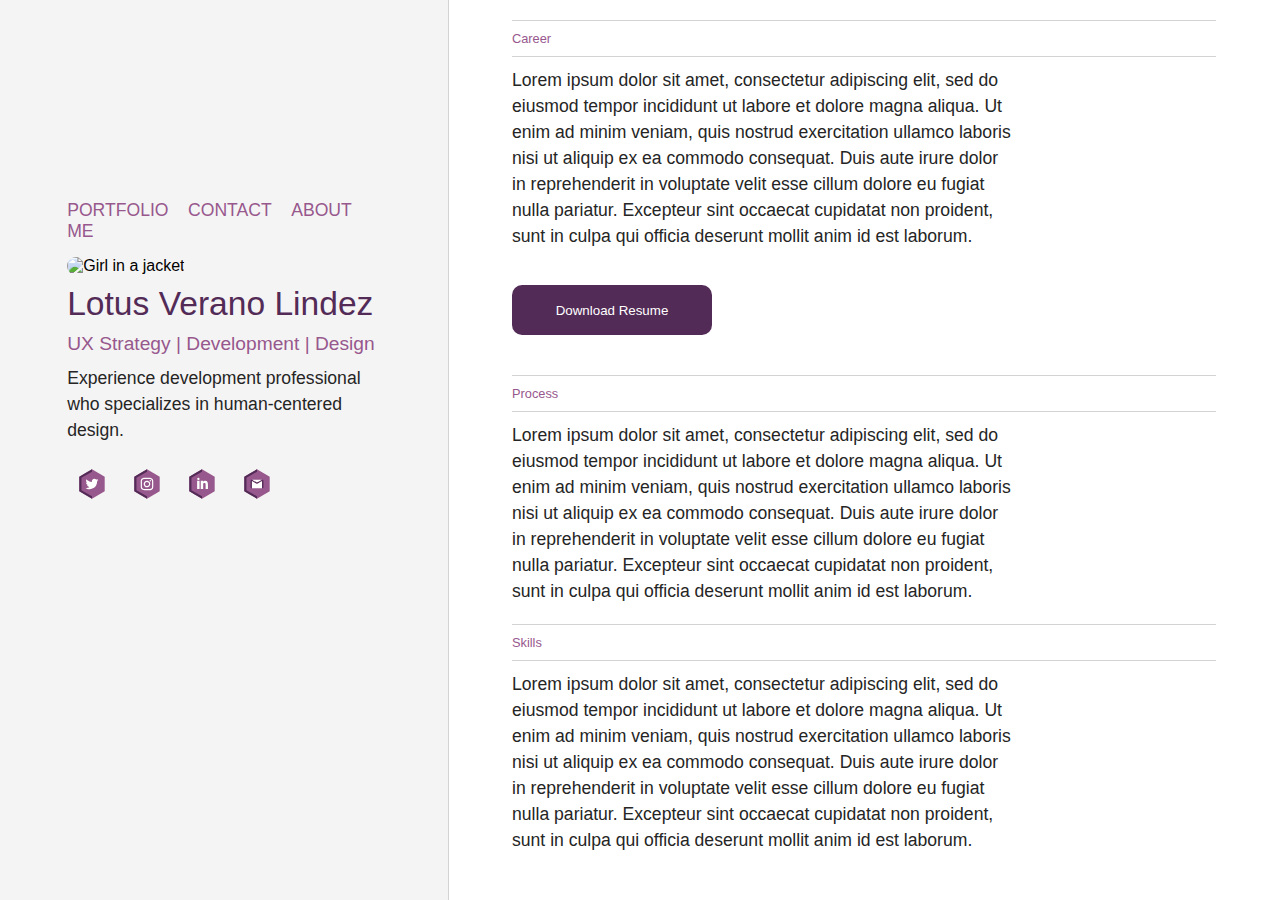
==== about-me.html @ 42b04c38 "allitems" ====
<!DOCTYPE html>
<html>
<head>
    <meta charset='utf-8'>
    <meta http-equiv='X-UA-Compatible' content='IE=edge'>
    <title>Page Title</title>
    <meta name='viewport' content='width=device-width, initial-scale=1'>
    <link rel='stylesheet' type='text/css' media='screen' href='style1.css'>
  
</head>
<body>
<!--site name and navigation-->
 <div id="left-panel">
    
 <div id="profile">
    
    <div id="nav">
                        <a id="portfolio" href="index.html">PORTFOLIO</a>
                        <a id="contact" href="contact.html">CONTACT</a>
                        <a id="about-me" href="about-me.html">ABOUT ME</a>
    </div>
    
    
    <img src="https://pbs.twimg.com/profile_images/1106536739437457409/QIjRmS9_.jpg" alt="Girl in a jacket" width="200" height="200">
               
    
    
    <h1> Lotus Verano Lindez </h1>
                
    <h2> UX Strategy | Development | Design</h2>
                
    <p> Experience development professional who specializes in human-centered design.
    </p>
    
    
            
    <div id="social-media">
        <a id="twitter" href="https://twitter.com/lotuxdesign?lang=en">
            <img src="assets\twitter.svg" alt="twitter icon" style="width:50px;height:50px;border:0;">
            </a>
            <a id="instagram" href="https://www.instagram.com/lotus_lvlup/?hl=en">
            <img src="assets\instagram.svg" alt="instagram icon" style="width:50px;height:50px;border:0;">
            </a>
            <a id="linkedin" href="https://www.linkedin.com/in/lotuslindez">
            <img src="assets\linkedin.svg" alt="linkedin icon" style="width:50px;height:50px;border:0;">
            </a>
            <a id="github" href="https://github.com/lotuslvl">
            <img src="assets\gmail.svg" alt="github icon" style="width:50px;height:50px;border:0;">
            </a>
            </div>
    
            </div>

        </div>

    <div id="right-panel">

    <div class="About-Me-Section">
    <div class="title"> <h3> Career </h3> </div>  
    <p>      
    Lorem ipsum dolor sit amet, consectetur adipiscing elit, sed do eiusmod
    tempor incididunt ut labore et dolore magna aliqua. Ut enim ad minim veniam, 
    quis nostrud exercitation ullamco laboris nisi ut aliquip ex ea
    commodo consequat. Duis aute irure dolor in reprehenderit in voluptate velit
    esse cillum dolore eu fugiat nulla pariatur. Excepteur sint occaecat cupidatat
    non proident, sunt in culpa qui officia deserunt mollit anim id est laborum.
    </p> 
    <button type="button"> Download Resume </button>
    </div> 

    <div class="About-Me-Section">
    <div class="title"> <h3> Process </h3> </div>  
    <p>      
    Lorem ipsum dolor sit amet, consectetur adipiscing elit, sed do eiusmod
    tempor incididunt ut labore et dolore magna aliqua. Ut enim ad minim veniam, 
    quis nostrud exercitation ullamco laboris nisi ut aliquip ex ea
    commodo consequat. Duis aute irure dolor in reprehenderit in voluptate velit
    esse cillum dolore eu fugiat nulla pariatur. Excepteur sint occaecat cupidatat
    non proident, sunt in culpa qui officia deserunt mollit anim id est laborum.
    </p> 
    </div> 
     

    <div class="About-Me-Section">
    <div class="title"> <h3> Skills </h3> </div>  
    <p>      
    Lorem ipsum dolor sit amet, consectetur adipiscing elit, sed do eiusmod
    tempor incididunt ut labore et dolore magna aliqua. Ut enim ad minim veniam, 
    quis nostrud exercitation ullamco laboris nisi ut aliquip ex ea
    commodo consequat. Duis aute irure dolor in reprehenderit in voluptate velit
    esse cillum dolore eu fugiat nulla pariatur. Excepteur sint occaecat cupidatat
    non proident, sunt in culpa qui officia deserunt mollit anim id est laborum.
    </p> 

    </div> 


















    













</div>    





    
</body>
</html>
---- style1.css ----
html, body, div, span, applet, object, iframe,
h1, h2, h3, h4, h5, h6, p, blockquote, pre,
a, abbr, acronym, address, big, cite, code,
del, dfn, em, img, ins, kbd, q, s, samp,
small, strike, strong, sub, sup, tt, var,
b, u, i, center,
dl, dt, dd, ol, ul, li,
fieldset, form, label, legend,
table, caption, tbody, tfoot, thead, tr, th, td,
article, aside, canvas, details, embed, 
figure, figcaption, footer, header, hgroup, 
menu, nav, output, ruby, section, summary,
time, mark, audio, video {
	margin: 0;
	padding: 0;
	border: 0;
	font-size: 100%;
	font: inherit;
	vertical-align: baseline;
}
/* HTML5 display-role reset for older browsers */
article, aside, details, figcaption, figure, 
footer, header, hgroup, menu, nav, section {
	display: block;
}


ol, ul {
	list-style: none;
}
blockquote, q {
	quotes: none;
}
blockquote:before, blockquote:after,
q:before, q:after {
	content: '';
	content: none;
}
table {
	border-collapse: collapse;
	border-spacing: 0;
}


/* LEFT PANEL STYLES */

#left-panel {
    
    position:fixed;
    border-right: 1px solid lightgray;
    border-bottom: 1px solid lightgray;
    float:left;
    background: rgb(245, 244, 244); 
    max-width: 35%;
    min-width: 300px;
    height:100%;
    margin: 0px;
    padding:0px;
    z-index:100px;

}


#profile {
    margin-top: 200px;
    margin-bottom: 60%;
    margin-left: 15%;
    margin-right: 15%;
    width:70%;
    font-family: Helvetica,Arial,sans-serif;

}

#profile img {

    border-radius: 200px;
}

h1 {
    font-size: 2.1em;
    font-family: 'Raleway', sans-serif;
    color: #532b57;
    margin-top: 10px;
}

h2 {
     font-size: 1.2em;
     font-family: 'Raleway', sans-serif;
     color: #97588d;
     margin-top: 10px;
}

h3 {
    font-size: 1.6em;
    font-family: 'Raleway', sans-serif;
}

h4 {
    font-size: 1.4em;
    font-family: 'Raleway', sans-serif;
}

p {
    font-size: 1.1em;
    font-family: 'Open Sans', sans-serif;
    line-height: 26px;
    margin-top: 10px;
    max-width: 500px;
    margin-bottom: 16px;
    color: rgb(37, 37, 37); 
}

#nav {

    margin-bottom: 15px;

}

#nav a{

    margin-right:15px;

}


a {

    font-family: Helvetica,Arial,sans-serif;
    font-size: 1.1em;
    text-decoration: none;
    padding-top:20px;
}

a:link {
    color: #97588d;
  }
  
  /* visited link */
  a:visited {
    color: #97588d;
  }
  
  /* mouse over link */
  a:hover {
    color: #78828c;
    text-decoration: underline;
  }
  
  /* selected link */
  a:active {
    color: #78828c;
  }


#social-media{
margin-top:10px;

}

/* RIGHT PANEL STYLES */
#right-panel {
    float:left;
    margin-left:40%;
    width: 55%;
    padding:0px;
    z-index:200px;
    background-image: url("https://us.123rf.com/450wm/colorvalley/colorvalley1612/colorvalley161200040/69539154-stock-vector-floral-water-lily-vector-line-style.jpg?ver=6") ;
    background-repeat: no-repeat, repeat;
    background-attachment: fixed;
    background-position: bottom right;
    background-size: 300px 100px;
}


#portfolio-content {
    padding-top: 20px;

}
.title {
    border-top: 1px solid lightgray;
    border-bottom: 1px solid lightgray;
    padding-top: 10px;
    padding-bottom: 10px;
    font-family: Helvetica,Arial,sans-serif;
    clear: both;
    margin-top:20px;
    }

.title h3 {
    font-family: Helvetica,Arial,sans-serif;
    font-size: .8em;
    color: #97588d;
    }

.portfolio-box{
    clear: both;
    padding-bottom: 10px;
    border-radius: 25px;
    margin-bottom: 25px;

}


.portfolio-box img{

  margin-top: 20px;
  margin-right: 20px;
  float: left; 
  max-height: 10%;
  max-width: 30%;
  border: 1px solid lightgray;


}

.portfolio-info {
    float:left;
    margin-top: 50px;

      
    
}

#read-more {

    margin-top: 15px;
}


/* About Me */

#about-lotus {
    float:left;

}

 button {
    width: 200px;
    height:50px;
    border-radius: 10px;
    background-color:  #532b57;
    color:white;
    border: none;
    margin-top:20px;
    margin-bottom:20px;


}
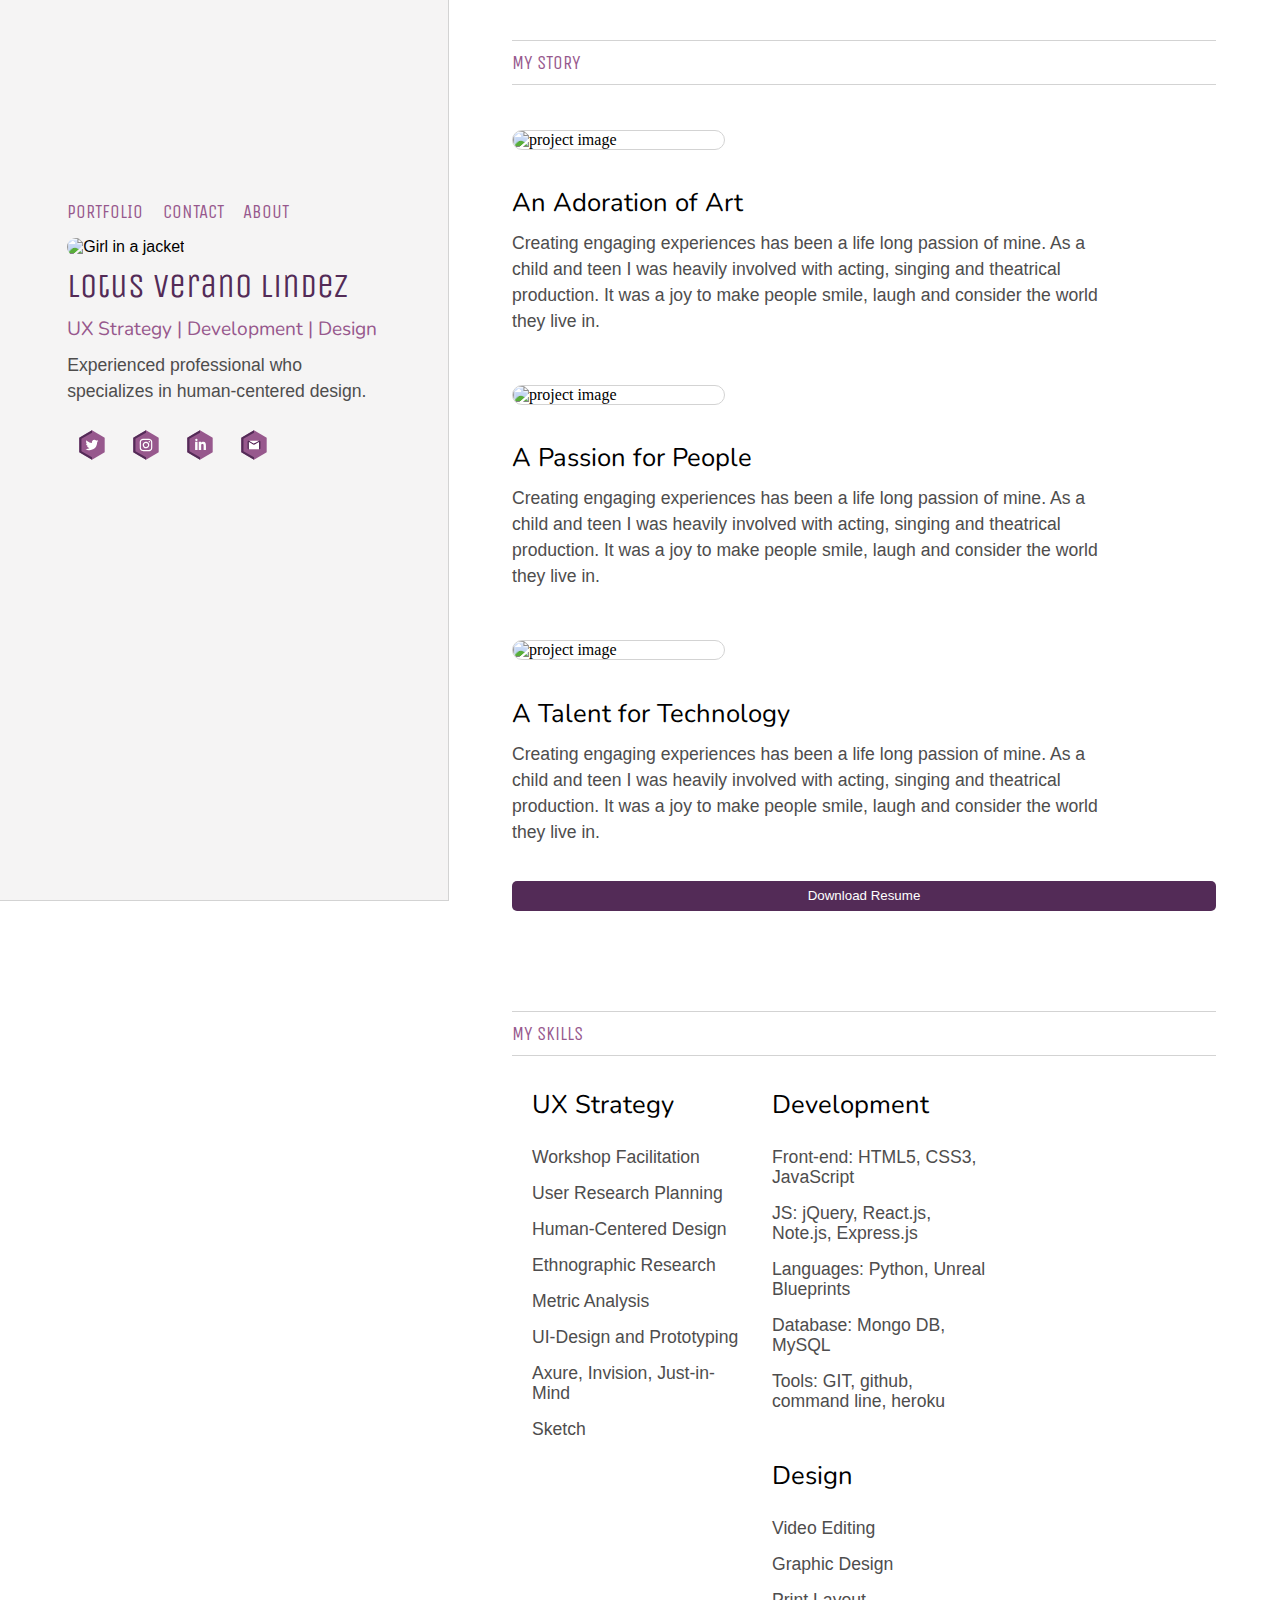
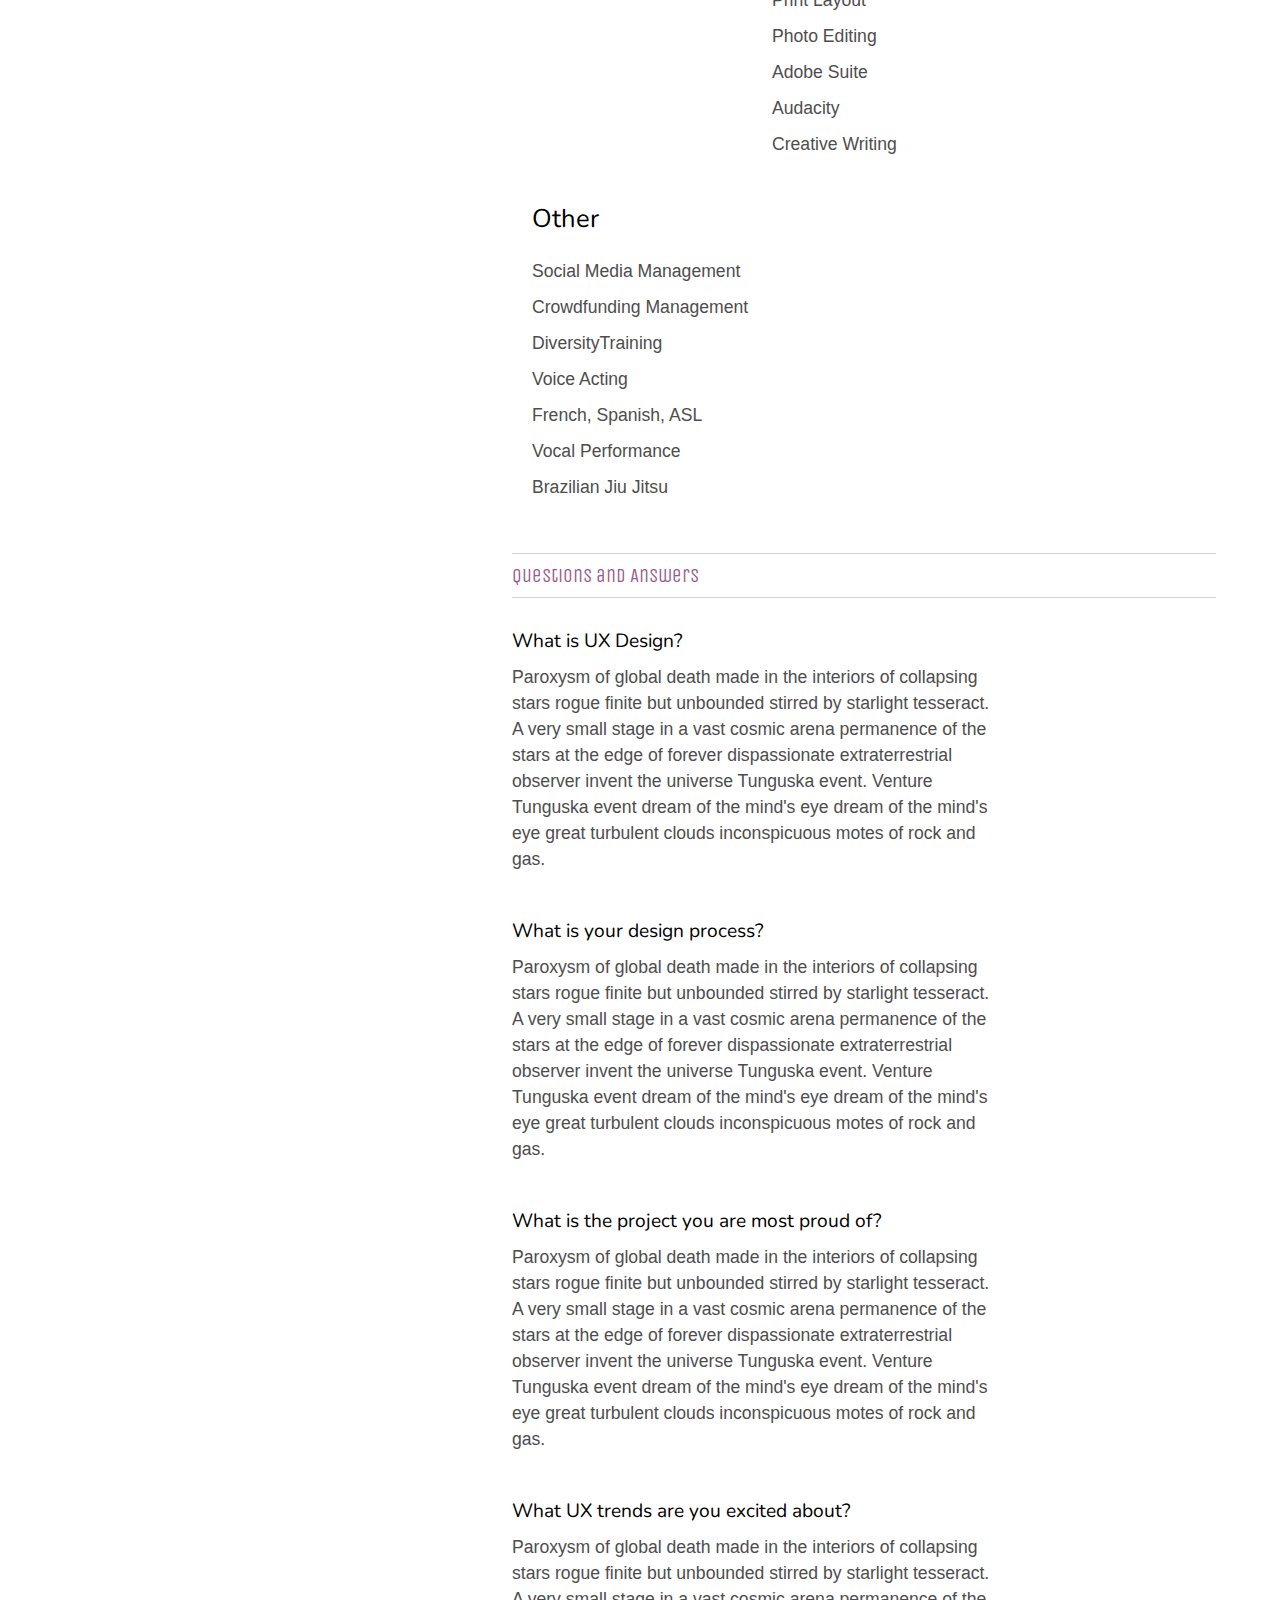
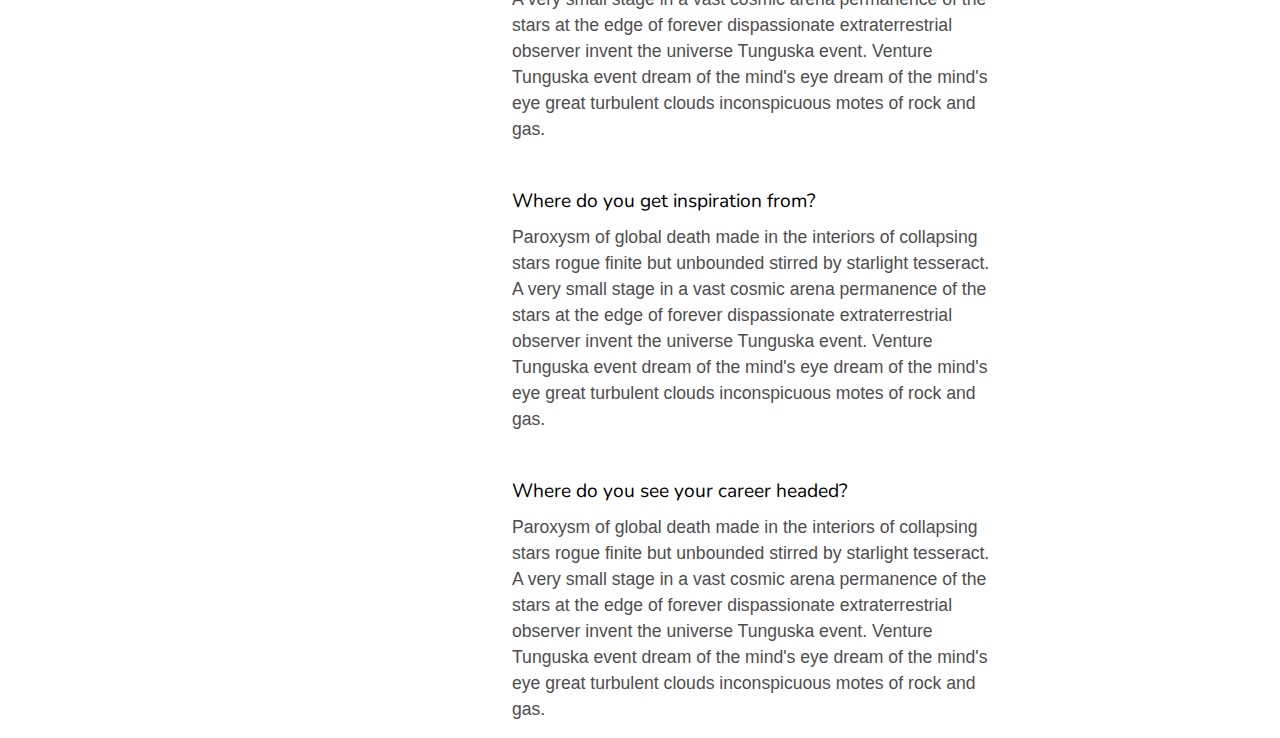
==== commit 4a677827: "adding about-me page" ====
--- a/about-me.html
+++ b/about-me.html
@@ -1,136 +1,254 @@
 <!DOCTYPE html>
-<html>
-<head>
-    <meta charset='utf-8'>
-    <meta http-equiv='X-UA-Compatible' content='IE=edge'>
-    <title>Page Title</title>
-    <meta name='viewport' content='width=device-width, initial-scale=1'>
-    <link rel='stylesheet' type='text/css' media='screen' href='style1.css'>
-  
-</head>
-<body>
-<!--site name and navigation-->
- <div id="left-panel">
-    
- <div id="profile">
-    
-    <div id="nav">
+ <html>
+ <head>
+     <meta charset='utf-8'>
+     <meta http-equiv='X-UA-Compatible' content='IE=edge'>
+     <title>Page Title</title>
+     <meta name='viewport' content='width=device-width, initial-scale=1'>
+     <link rel='stylesheet' type='text/css' media='screen' href='style1.css'>
+     <link href="https://fonts.googleapis.com/css?family=Nunito|Roboto|Roboto+Slab|Unica+One&display=swap" rel="stylesheet">
+ </head>
+ <body>
+     <!--site name and navigation-->
+    <div id="left-panel">
+    
+        <div id="profile">
+
+            <div id="nav">
                         <a id="portfolio" href="index.html">PORTFOLIO</a>
                         <a id="contact" href="contact.html">CONTACT</a>
-                        <a id="about-me" href="about-me.html">ABOUT ME</a>
+                        <a id="about-me" href="about-me.html">ABOUT</a>
+            </div>
+
+
+            <img src="https://pbs.twimg.com/profile_images/1106536739437457409/QIjRmS9_.jpg" alt="Girl in a jacket" width="200" height="200">
+           
+
+
+            <h1> Lotus Verano Lindez </h1>
+            
+            <h2> UX Strategy | Development | Design</h2>
+            
+            <p>Experienced professional who specializes in human-centered design.
+            </p>
+
+
+        
+            <div id="social-media">
+                <a id="twitter" href="https://twitter.com/lotuxdesign?lang=en">
+                    <img src="assets\twitter.svg" alt="twitter icon" style="width:50px;height:50px;border:0;">
+                </a>
+                <a id="instagram" href="https://www.instagram.com/lotus_lvlup/?hl=en">
+                    <img src="assets\instagram.svg" alt="instagram icon" style="width:50px;height:50px;border:0;">
+                </a>
+                <a id="linkedin" href="https://www.linkedin.com/in/lotuslindez">
+                    <img src="assets\linkedin.svg" alt="linkedin icon" style="width:50px;height:50px;border:0;">
+                </a>
+                <a id="github" href="https://github.com/lotuslvl">
+                    <img src="assets\gmail.svg" alt="github icon" style="width:50px;height:50px;border:0;">
+                </a>
+            </div>
+
+        </div>
+
     </div>
-    
-    
-    <img src="https://pbs.twimg.com/profile_images/1106536739437457409/QIjRmS9_.jpg" alt="Girl in a jacket" width="200" height="200">
-               
-    
-    
-    <h1> Lotus Verano Lindez </h1>
+    <!--set the right panel-->
+    <div id="right-panel">
+                    
+
+        <div class="section"id="My-Story">
+            
+            <div class="title"> <h3> MY STORY </h3> </div>   
+           
+            <div id="portfolio-content">
+                <div class="portfolio-box" id="about-me-1">
+                <img class="story-image" src="https://smartagripost.com/wp-content/themes/smartagripost/assets/images/placeholder.png" alt="project image" > 
+                        
+
+                   <div class="portfolio-info">
+                        <div class="project-name"> <h4>An Adoration of Art </h4> </div>
+                         <p class="project-description"> Creating engaging experiences has been a life long passion of mine. As a child and teen I was heavily involved with acting, singing and theatrical production. It was a joy to make people smile, laugh and consider the world they live in. 
+                        
+                        </p>
+                    
+                    </div>
+
+                </div>
+
+                <div class="portfolio-box" id="about-me-2">
+                    <img class="story-image" src="https://smartagripost.com/wp-content/themes/smartagripost/assets/images/placeholder.png" alt="project image" > 
+                            
+    
+                       <div class="portfolio-info">
+                            <div class="project-name"> <h4>A Passion for People</h4> </div>
+                             <p class="project-description"> Creating engaging experiences has been a life long passion of mine. As a child and teen I was heavily involved with acting, singing and theatrical production. It was a joy to make people smile, laugh and consider the world they live in. 
+
+                            </p>
+                        
+                        </div>
+    
+                    </div>
+
+                    <div class="portfolio-box" id="about-me-3">
+                        <img class="story-image" src="https://smartagripost.com/wp-content/themes/smartagripost/assets/images/placeholder.png" alt="project image" > 
+                                
+        
+                           <div class="portfolio-info">
+                                <div class="project-name"> <h4>A Talent for Technology</h4> </div>
+                                 <p class="project-description"> Creating engaging experiences has been a life long passion of mine. As a child and teen I was heavily involved with acting, singing and theatrical production. It was a joy to make people smile, laugh and consider the world they live in.
+    
+                                </p>
+                            </div>
+                        <button> Download Resume </button>
+                        
+                        </div>
+
                 
-    <h2> UX Strategy | Development | Design</h2>
-                
-    <p> Experience development professional who specializes in human-centered design.
-    </p>
-    
-    
-            
-    <div id="social-media">
-        <a id="twitter" href="https://twitter.com/lotuxdesign?lang=en">
-            <img src="assets\twitter.svg" alt="twitter icon" style="width:50px;height:50px;border:0;">
-            </a>
-            <a id="instagram" href="https://www.instagram.com/lotus_lvlup/?hl=en">
-            <img src="assets\instagram.svg" alt="instagram icon" style="width:50px;height:50px;border:0;">
-            </a>
-            <a id="linkedin" href="https://www.linkedin.com/in/lotuslindez">
-            <img src="assets\linkedin.svg" alt="linkedin icon" style="width:50px;height:50px;border:0;">
-            </a>
-            <a id="github" href="https://github.com/lotuslvl">
-            <img src="assets\gmail.svg" alt="github icon" style="width:50px;height:50px;border:0;">
-            </a>
+        
             </div>
-    
-            </div>
-
-        </div>
-
-    <div id="right-panel">
-
-    <div class="About-Me-Section">
-    <div class="title"> <h3> Career </h3> </div>  
-    <p>      
-    Lorem ipsum dolor sit amet, consectetur adipiscing elit, sed do eiusmod
-    tempor incididunt ut labore et dolore magna aliqua. Ut enim ad minim veniam, 
-    quis nostrud exercitation ullamco laboris nisi ut aliquip ex ea
-    commodo consequat. Duis aute irure dolor in reprehenderit in voluptate velit
-    esse cillum dolore eu fugiat nulla pariatur. Excepteur sint occaecat cupidatat
-    non proident, sunt in culpa qui officia deserunt mollit anim id est laborum.
-    </p> 
-    <button type="button"> Download Resume </button>
-    </div> 
-
-    <div class="About-Me-Section">
-    <div class="title"> <h3> Process </h3> </div>  
-    <p>      
-    Lorem ipsum dolor sit amet, consectetur adipiscing elit, sed do eiusmod
-    tempor incididunt ut labore et dolore magna aliqua. Ut enim ad minim veniam, 
-    quis nostrud exercitation ullamco laboris nisi ut aliquip ex ea
-    commodo consequat. Duis aute irure dolor in reprehenderit in voluptate velit
-    esse cillum dolore eu fugiat nulla pariatur. Excepteur sint occaecat cupidatat
-    non proident, sunt in culpa qui officia deserunt mollit anim id est laborum.
-    </p> 
-    </div> 
-     
-
-    <div class="About-Me-Section">
-    <div class="title"> <h3> Skills </h3> </div>  
-    <p>      
-    Lorem ipsum dolor sit amet, consectetur adipiscing elit, sed do eiusmod
-    tempor incididunt ut labore et dolore magna aliqua. Ut enim ad minim veniam, 
-    quis nostrud exercitation ullamco laboris nisi ut aliquip ex ea
-    commodo consequat. Duis aute irure dolor in reprehenderit in voluptate velit
-    esse cillum dolore eu fugiat nulla pariatur. Excepteur sint occaecat cupidatat
-    non proident, sunt in culpa qui officia deserunt mollit anim id est laborum.
-    </p> 
-
-    </div> 
-
-
-
-
-
-
-
-
-
-
-
-
-
-
-
-
-
-
-    
-
-
-
-
-
-
-
-
-
-
-
-
-
-</div>    
-
-
-
-
-
-    
+
+        </div>
+
+
+        <div class="section"id="My-Skills">
+            
+            <div class="title"> <h3> MY Skills </h3> </div>   
+           
+        
+                <div class="skill-box" id="ux-strategy-skills">
+                 
+                   <div class="portfolio-info">
+                        <div class="project-name"> <h4> UX Strategy </h4> </div>
+                        <ul>
+                            <li>Workshop Facilitation</li>
+                            <li>User Research Planning</li>
+                            <li>Human-Centered Design </li>
+                            <li>Ethnographic Research</li>
+                            <li>Metric Analysis</li>
+                            <li>UI-Design and Prototyping</li>
+                            <li>Axure, Invision, Just-in-Mind</li>
+                            <li>Sketch</li>
+                          </ul> 
+                        
+                        </p>
+                    
+                    </div>
+                </div>
+          
+
+                       
+      
+                <div class="skill-box" id="development-skills">
+                 
+                   <div class="portfolio-info">
+                        <div class="project-name"> <h4> Development </h4> </div>
+                        <ul>
+                            <li>Front-end: HTML5, CSS3, JavaScript</li>
+                            <li>JS: jQuery, React.js, Note.js, Express.js</li>
+                            <li>Languages: Python, Unreal Blueprints</li>
+                            <li>Database: Mongo DB, MySQL</li>
+                            <li>Tools: GIT, github, command line, heroku</li>
+                          </ul> 
+                        
+                        </p>
+                    
+                    </div>
+                </div>
+           
+
+           
+                <div class="skill-box" id="design-skills">
+                 
+                   <div class="portfolio-info">
+                        <div class="project-name"> <h4> Design </h4> </div>
+                        <ul>
+                            <li>Video Editing</li>
+                            <li>Graphic Design</li>
+                            <li>Print Layout</li>
+                            <li>Photo Editing</li>
+                            <li>Adobe Suite</li>
+                            <li>Audacity</li>
+                            <li>Creative Writing</li>
+                          </ul> 
+                        
+                        </p>
+                    
+                    </div>
+                </div>
+
+                <div class="skill-box" id="other-skills">
+                 
+                    <div class="portfolio-info">
+                         <div class="project-name"> <h4> Other </h4> </div>
+                         <ul>
+                             <li>Social Media Management</li>
+                             <li>Crowdfunding Management</li>
+                             <li>DiversityTraining</li>
+                             <li>Voice Acting </li>
+                             <li>French, Spanish, ASL</li>
+                             <li>Vocal Performance</li>
+                             <li>Brazilian Jiu Jitsu</li>
+                          
+                            </ul> 
+                         
+                         </p>
+                     
+                     </div>
+                 </div>
+            
+
+        </div>
+
+
+
+
+        <div class="section" id="QA">
+        <div class="title"> <h3> Questions and Answers </h3> </div>  
+
+         <div class="question-box">
+            <h5 id="qa-title">  What is UX Design? </h5>
+            <p> Paroxysm of global death made in the interiors of collapsing stars rogue finite but unbounded stirred by starlight tesseract. A very small stage in a vast cosmic arena permanence of the stars at the edge of forever dispassionate extraterrestrial observer invent the universe Tunguska event. Venture Tunguska event dream of the mind's eye dream of the mind's eye great turbulent clouds inconspicuous motes of rock and gas.  </p>
+        </div>
+           
+        <div class="question-box">
+            <h5 id="qa-title">  What is your design process?</h5>
+            <p> Paroxysm of global death made in the interiors of collapsing stars rogue finite but unbounded stirred by starlight tesseract. A very small stage in a vast cosmic arena permanence of the stars at the edge of forever dispassionate extraterrestrial observer invent the universe Tunguska event. Venture Tunguska event dream of the mind's eye dream of the mind's eye great turbulent clouds inconspicuous motes of rock and gas.  </p>
+        </div>
+        
+        <div class="question-box">
+            <h5 id="qa-title">  What is the project you are most proud of? </h5>
+            <p> Paroxysm of global death made in the interiors of collapsing stars rogue finite but unbounded stirred by starlight tesseract. A very small stage in a vast cosmic arena permanence of the stars at the edge of forever dispassionate extraterrestrial observer invent the universe Tunguska event. Venture Tunguska event dream of the mind's eye dream of the mind's eye great turbulent clouds inconspicuous motes of rock and gas.  </p>
+        
+        </div>
+
+        <div class="question-box">
+             <h5 id="qa-title">  What UX trends are you excited about? </h5>
+                <p> Paroxysm of global death made in the interiors of collapsing stars rogue finite but unbounded stirred by starlight tesseract. A very small stage in a vast cosmic arena permanence of the stars at the edge of forever dispassionate extraterrestrial observer invent the universe Tunguska event. Venture Tunguska event dream of the mind's eye dream of the mind's eye great turbulent clouds inconspicuous motes of rock and gas.  </p>
+       </div>
+       <div class="question-box">
+            <h5 id="qa-title">  Where do you get inspiration from? </h5>
+            <p> Paroxysm of global death made in the interiors of collapsing stars rogue finite but unbounded stirred by starlight tesseract. A very small stage in a vast cosmic arena permanence of the stars at the edge of forever dispassionate extraterrestrial observer invent the universe Tunguska event. Venture Tunguska event dream of the mind's eye dream of the mind's eye great turbulent clouds inconspicuous motes of rock and gas.  </p>
+        
+        </div>
+        <div class="question-box">
+            <h5 id="qa-title">  Where do you see your career headed? </h5>
+            <p> Paroxysm of global death made in the interiors of collapsing stars rogue finite but unbounded stirred by starlight tesseract. A very small stage in a vast cosmic arena permanence of the stars at the edge of forever dispassionate extraterrestrial observer invent the universe Tunguska event. Venture Tunguska event dream of the mind's eye dream of the mind's eye great turbulent clouds inconspicuous motes of rock and gas.  </p>
+        </div>
+
+
+
+        </div>
+    </div>
+
+
+ 
+
+
+ </body>
+ </html>
+
+
+
+
 </body>
 </html>--- a/style1.css
+++ b/style1.css
@@ -78,36 +78,42 @@
 
 h1 {
     font-size: 2.1em;
-    font-family: 'Raleway', sans-serif;
+    font-family: 'Unica One', cursive;
     color: #532b57;
     margin-top: 10px;
 }
 
 h2 {
      font-size: 1.2em;
-     font-family: 'Raleway', sans-serif;
+     font-family: 'Nunito', sans-serif;
      color: #97588d;
      margin-top: 10px;
 }
 
 h3 {
     font-size: 1.6em;
-    font-family: 'Raleway', sans-serif;
+    font-family: 'Unica One', cursive;
 }
 
 h4 {
-    font-size: 1.4em;
-    font-family: 'Raleway', sans-serif;
+    font-size: 1.6em;
+    font-family: 'Nunito', sans-serif;
+}
+
+h5 {
+    font-size: 1.2em;
+    font-family: 'Nunito', sans-serif;
+
 }
 
 p {
     font-size: 1.1em;
-    font-family: 'Open Sans', sans-serif;
+    font-family: 'Quicksand', sans-serif;
     line-height: 26px;
     margin-top: 10px;
-    max-width: 500px;
+    max-width: 600px;
     margin-bottom: 16px;
-    color: rgb(37, 37, 37); 
+    color: rgb(78, 77, 77); 
 }
 
 #nav {
@@ -123,16 +129,12 @@
 }
 
 
-a {
-
-    font-family: Helvetica,Arial,sans-serif;
-    font-size: 1.1em;
+a:link {
+    color: #97588d;
+    font-family: 'Unica One', cursive;
+    font-size: 1.2em;
     text-decoration: none;
     padding-top:20px;
-}
-
-a:link {
-    color: #97588d;
   }
   
   /* visited link */
@@ -164,58 +166,70 @@
     width: 55%;
     padding:0px;
     z-index:200px;
-    background-image: url("https://us.123rf.com/450wm/colorvalley/colorvalley1612/colorvalley161200040/69539154-stock-vector-floral-water-lily-vector-line-style.jpg?ver=6") ;
     background-repeat: no-repeat, repeat;
     background-attachment: fixed;
     background-position: bottom right;
     background-size: 300px 100px;
-}
-
+  
+}
+
+.section {
+    margin-bottom: 20px;
+    padding-top: 20px;
+    clear:both;
+
+}
 
 #portfolio-content {
-    padding-top: 20px;
+    padding-top: 10px;
 
 }
 .title {
     border-top: 1px solid lightgray;
     border-bottom: 1px solid lightgray;
     padding-top: 10px;
+    margin-top:20px;
     padding-bottom: 10px;
-    font-family: Helvetica,Arial,sans-serif;
     clear: both;
     margin-top:20px;
     }
 
 .title h3 {
-    font-family: Helvetica,Arial,sans-serif;
-    font-size: .8em;
+
+    font-family: 'Unica One', cursive;
+    font-size: 1.2em;
     color: #97588d;
     }
 
 .portfolio-box{
+
     clear: both;
     padding-bottom: 10px;
     border-radius: 25px;
-    margin-bottom: 25px;
-
-}
-
-
-.portfolio-box img{
-
-  margin-top: 20px;
+    margin-bottom: 30px;
+
+
+}
+
+
+.project-image{
+
+  margin-top: 55px;
   margin-right: 20px;
   float: left; 
-  max-height: 10%;
-  max-width: 30%;
+  max-height: 30%;
+  width: 30%;
+  min-width: 170px;
+  max-width: 250px;
   border: 1px solid lightgray;
+  border-radius: 10px;
 
 
 }
 
 .portfolio-info {
     float:left;
-    margin-top: 50px;
+    margin-top: 5%;
 
       
     
@@ -224,6 +238,7 @@
 #read-more {
 
     margin-top: 15px;
+    margin-bottom: 15px;
 }
 
 
@@ -235,9 +250,9 @@
 }
 
  button {
-    width: 200px;
-    height:50px;
-    border-radius: 10px;
+    width: 100%;
+    height:30px;
+    border-radius: 5px;
     background-color:  #532b57;
     color:white;
     border: none;
@@ -247,3 +262,52 @@
 
 }
 
+
+.story-image {
+    margin-top: 35px;
+    margin-right: 20px;
+    float: left; 
+    max-height: 20%;
+    width: 30%;
+    min-width: 170px;
+    max-width: 350px;
+    border: 1px solid lightgray;
+    border-radius: 10px;
+
+}
+
+
+.skill-box {
+    float:left;
+    width: 220px;
+    margin-top:20px;
+    margin-left: 20px;
+
+}
+
+.skill-box ul{
+   margin-top: 25px; 
+
+}
+
+.skill-box li{
+    font-size: 1.1em;
+    font-family: 'Quicksand', sans-serif;
+    line-height: 20px;
+    margin-bottom: 16px;
+    color: rgb(78, 77, 77); 
+
+}
+
+#qa-title {
+margin-top: 30px;
+
+}
+
+.question-box {
+
+    float:left;
+    width: 480px;
+    margin-right: 30px
+
+}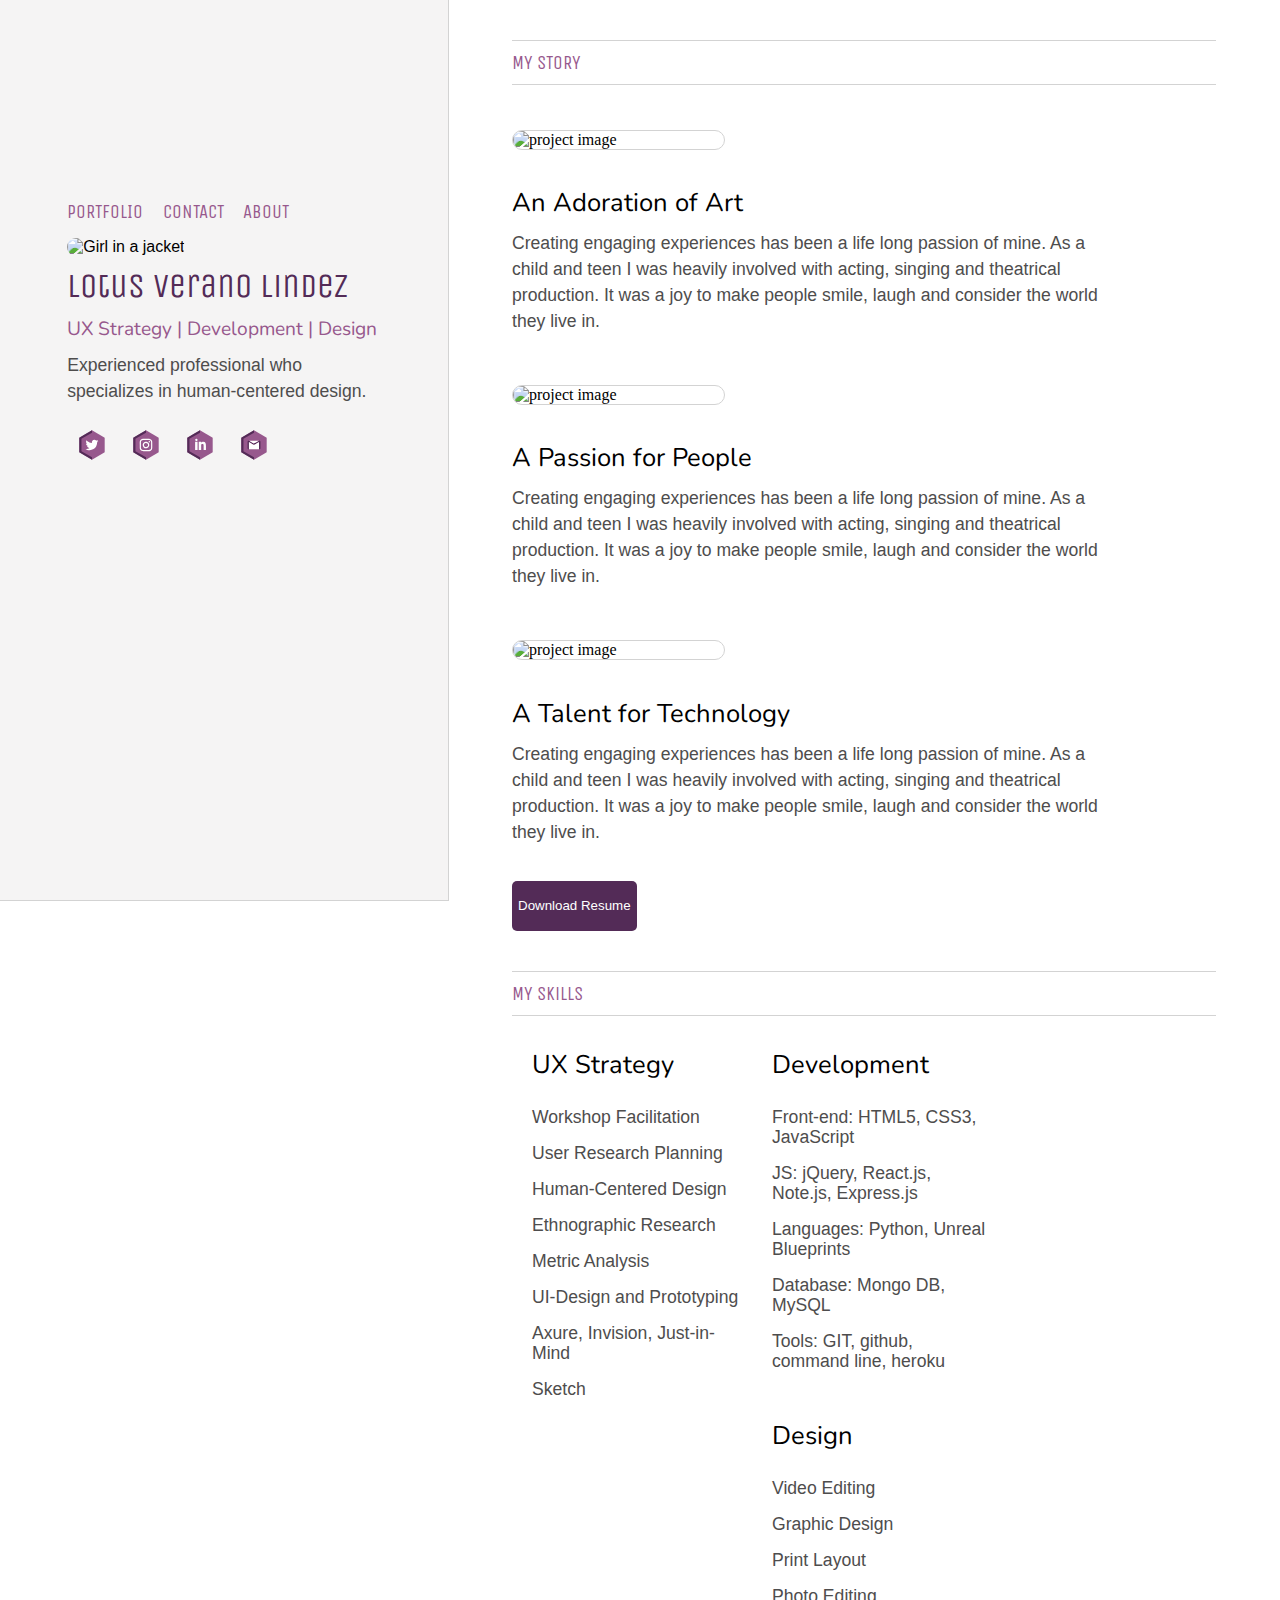
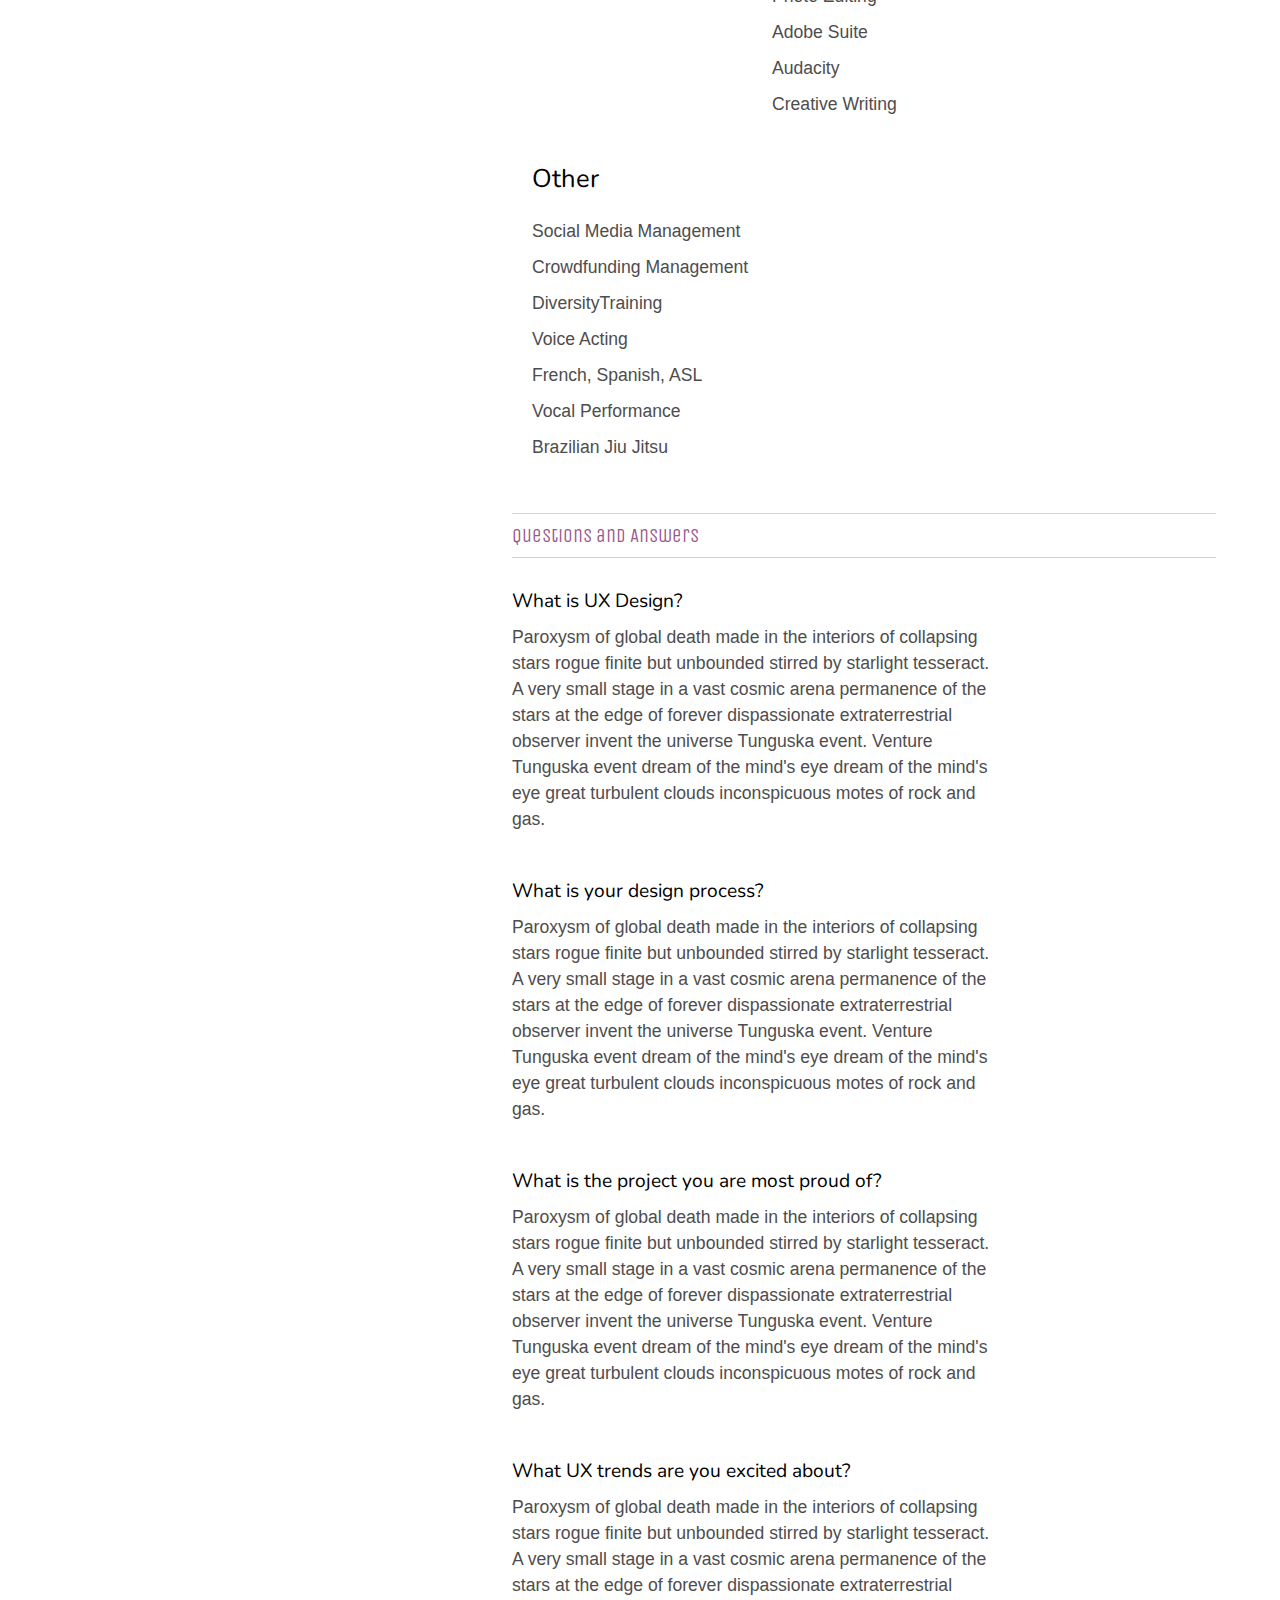
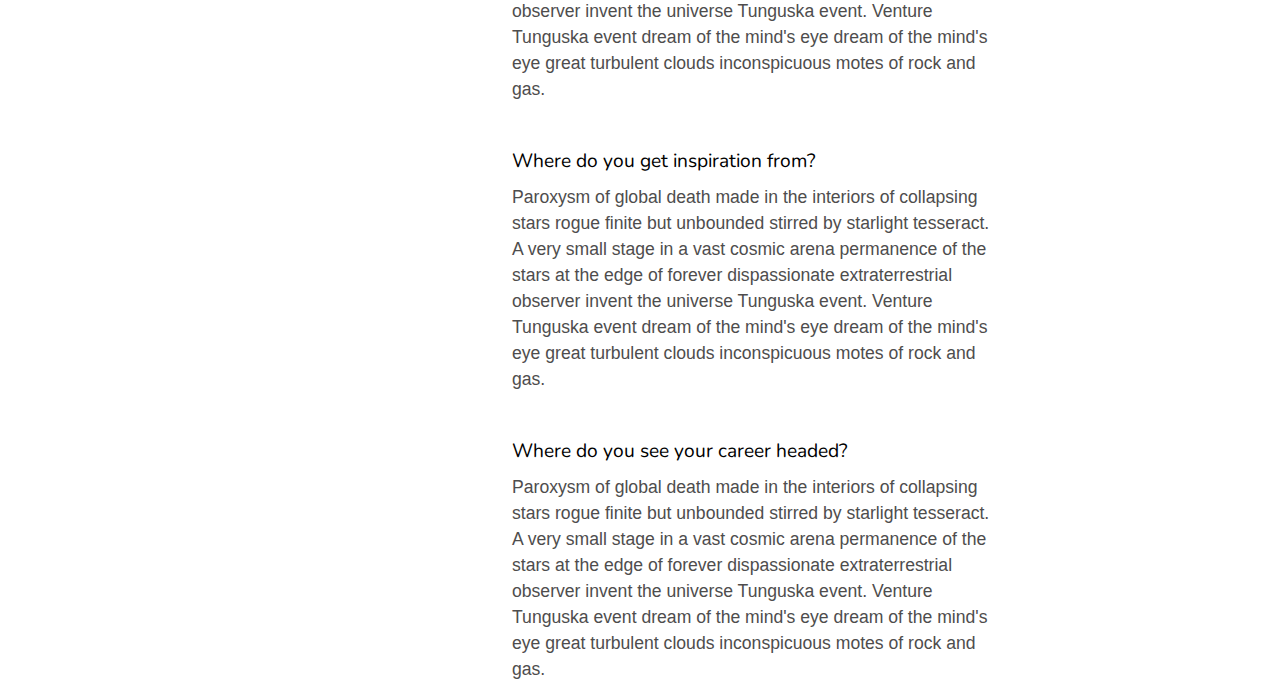
==== commit 91969bb3: "added more commenting and changed some file locations" ====
--- a/about-me.html
+++ b/about-me.html
@@ -1,11 +1,13 @@
 <!DOCTYPE html>
  <html>
  <head>
+    <title>About Lotus</title>
      <meta charset='utf-8'>
      <meta http-equiv='X-UA-Compatible' content='IE=edge'>
-     <title>Page Title</title>
      <meta name='viewport' content='width=device-width, initial-scale=1'>
-     <link rel='stylesheet' type='text/css' media='screen' href='style1.css'>
+     <link rel='stylesheet' type='text/css' media='screen' href='assets\css\style.css
+     '>
+     <link rel="shortcut icon" type="image/x-icon" href="assets\favicon.ico" /> <!--added lotus favicon-->
      <link href="https://fonts.googleapis.com/css?family=Nunito|Roboto|Roboto+Slab|Unica+One&display=swap" rel="stylesheet">
  </head>
  <body>
@@ -55,7 +57,7 @@
     <!--set the right panel-->
     <div id="right-panel">
                     
-
+<!--my story-->
         <div class="section"id="My-Story">
             
             <div class="title"> <h3> MY STORY </h3> </div>   
@@ -99,17 +101,19 @@
     
                                 </p>
                             </div>
-                        <button> Download Resume </button>
-                        
+                        
+
                         </div>
-
+                        
                 
         
             </div>
-
-        </div>
-
-
+            
+
+        </div>
+        <button> Download Resume </button>
+
+<!--my skills-->
         <div class="section"id="My-Skills">
             
             <div class="title"> <h3> MY Skills </h3> </div>   
@@ -200,7 +204,7 @@
         </div>
 
 
-
+<!--questions and answers-->
 
         <div class="section" id="QA">
         <div class="title"> <h3> Questions and Answers </h3> </div>  
